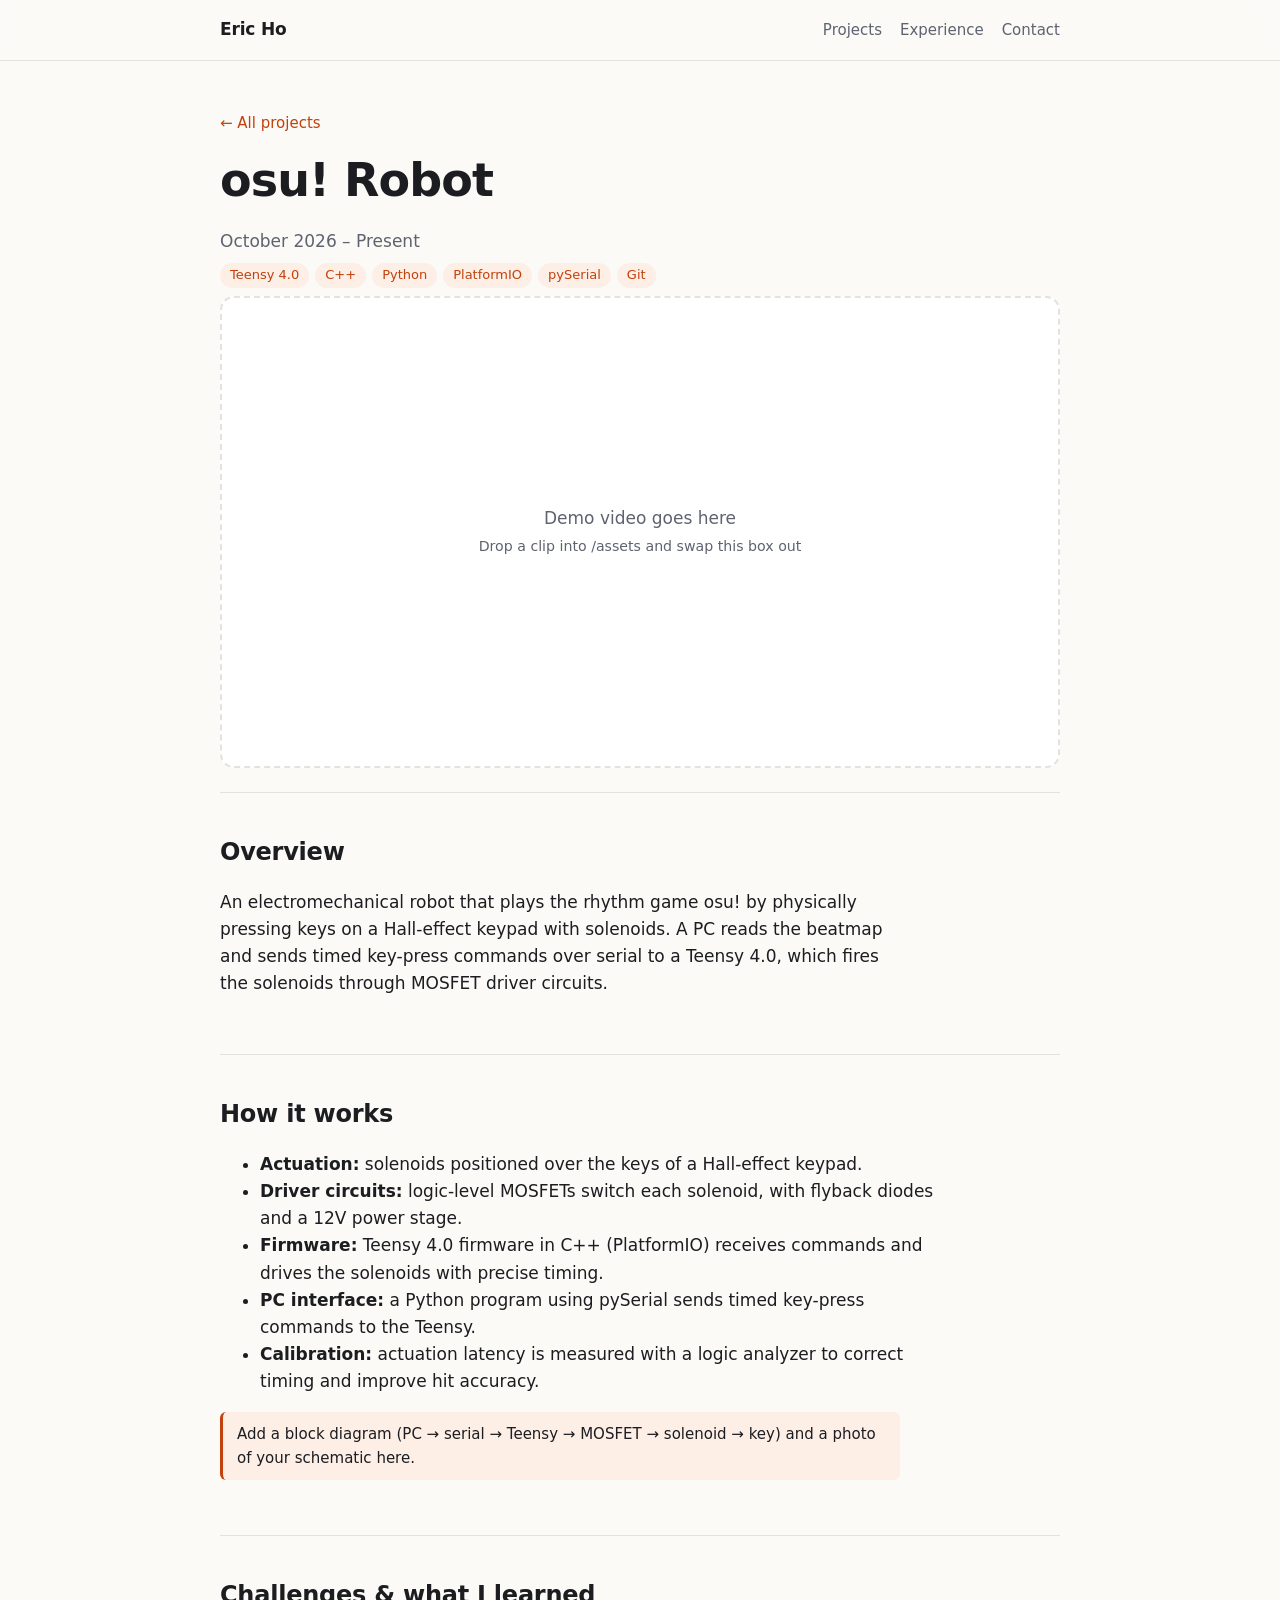
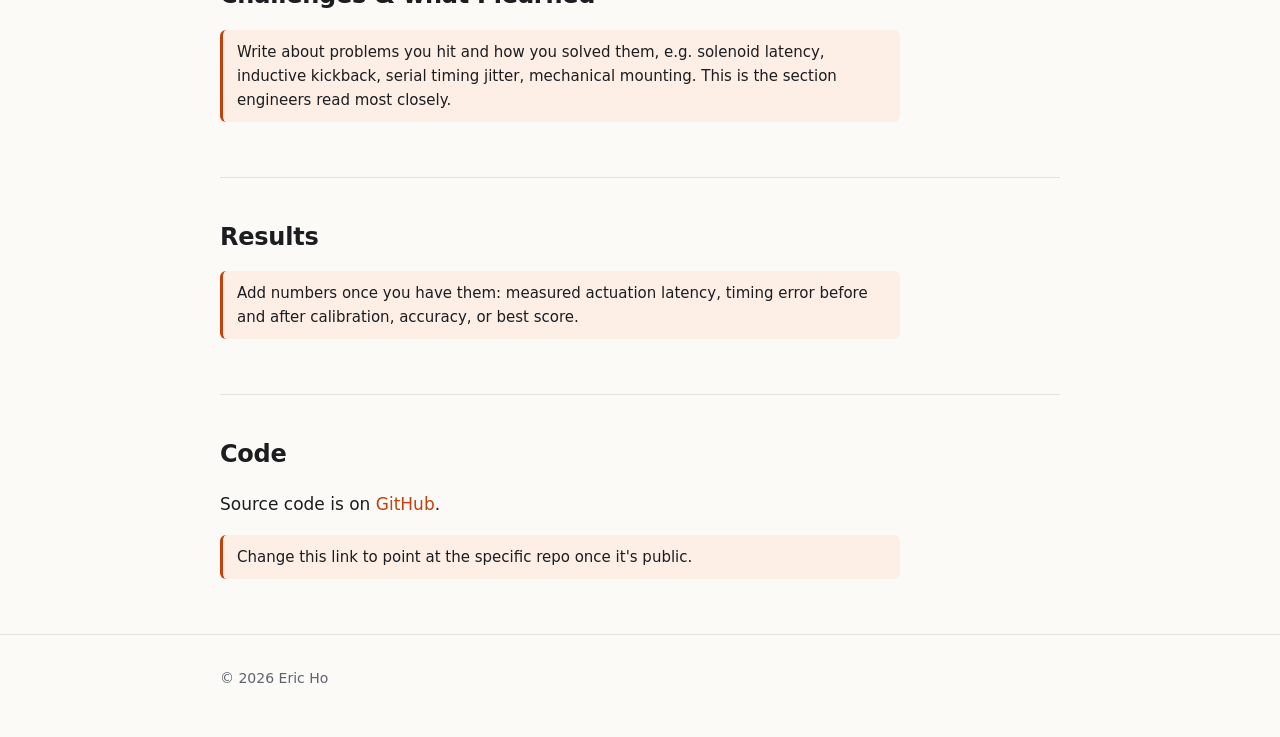
==== projects/osu-robot.html @ 006e01dd "Move project pages into projects folder" ====
<!doctype html>
<html lang="en">
<head>
  <meta charset="utf-8">
  <meta name="viewport" content="width=device-width, initial-scale=1">
  <title>osu! Robot | Eric Ho</title>
  <meta name="description" content="An electromechanical robot that plays osu! using solenoids, a Teensy 4.0 and a Hall-effect keypad.">
  <link rel="icon" href="data:image/svg+xml,<svg xmlns='http://www.w3.org/2000/svg' viewBox='0 0 100 100'><text y='.9em' font-size='90'>⚡</text></svg>">
  <link rel="stylesheet" href="../style.css">
</head>
<body>

<header class="nav">
  <div class="wrap">
    <a class="brand" href="../index.html">Eric Ho</a>
    <nav>
      <a href="../index.html#projects">Projects</a>
      <a href="../index.html#experience">Experience</a>
      <a href="../index.html#contact">Contact</a>
    </nav>
  </div>
</header>

<main class="wrap">
  <div class="project-hero">
    <a class="back" href="../index.html#projects">← All projects</a>
    <h1>osu! Robot</h1>
    <div class="meta" style="color:var(--muted)">October 2026 – Present</div>
    <div class="tags"><span class="tag">Teensy 4.0</span><span class="tag">C++</span><span class="tag">Python</span><span class="tag">PlatformIO</span><span class="tag">pySerial</span><span class="tag">Git</span></div>

    <!-- Replace this placeholder with your demo video, e.g.:
         <video src="../assets/osu-demo.mp4" controls muted playsinline></video>
         or a YouTube embed. -->
    <div class="media-placeholder"><div>Demo video goes here<br><small>Drop a clip into /assets and swap this box out</small></div></div>
  </div>

  <section class="prose">
    <h2>Overview</h2>
    <p>An electromechanical robot that plays the rhythm game osu! by physically pressing keys on a Hall-effect keypad with solenoids. A PC reads the beatmap and sends timed key-press commands over serial to a Teensy 4.0, which fires the solenoids through MOSFET driver circuits.</p>
  </section>

  <section class="prose">
    <h2>How it works</h2>
    <ul>
      <li><strong>Actuation:</strong> solenoids positioned over the keys of a Hall-effect keypad.</li>
      <li><strong>Driver circuits:</strong> logic-level MOSFETs switch each solenoid, with flyback diodes and a 12V power stage.</li>
      <li><strong>Firmware:</strong> Teensy 4.0 firmware in C++ (PlatformIO) receives commands and drives the solenoids with precise timing.</li>
      <li><strong>PC interface:</strong> a Python program using pySerial sends timed key-press commands to the Teensy.</li>
      <li><strong>Calibration:</strong> actuation latency is measured with a logic analyzer to correct timing and improve hit accuracy.</li>
    </ul>
    <p class="todo">Add a block diagram (PC → serial → Teensy → MOSFET → solenoid → key) and a photo of your schematic here.</p>
  </section>

  <section class="prose">
    <h2>Challenges &amp; what I learned</h2>
    <p class="todo">Write about problems you hit and how you solved them, e.g. solenoid latency, inductive kickback, serial timing jitter, mechanical mounting. This is the section engineers read most closely.</p>
  </section>

  <section class="prose">
    <h2>Results</h2>
    <p class="todo">Add numbers once you have them: measured actuation latency, timing error before and after calibration, accuracy, or best score.</p>
  </section>

  <section class="prose">
    <h2>Code</h2>
    <p>Source code is on <a href="https://github.com/ericho235" target="_blank" rel="noopener">GitHub</a>.</p>
    <p class="todo">Change this link to point at the specific repo once it's public.</p>
  </section>
</main>

<footer><div class="wrap">© 2026 Eric Ho</div></footer>
</body>
</html>
---- style.css ----
:root {
  --bg: #fbfaf7;
  --surface: #ffffff;
  --text: #1c1d21;
  --muted: #5f6370;
  --line: #e4e2dc;
  --accent: #c2410c;
  --accent-soft: #fdeee6;
  --maxw: 880px;
}
@media (prefers-color-scheme: dark) {
  :root {
    --bg: #121316;
    --surface: #1a1c20;
    --text: #ecebe8;
    --muted: #a0a3ab;
    --line: #2b2e34;
    --accent: #fb8a4c;
    --accent-soft: #2a1d16;
  }
}

* { box-sizing: border-box; }
html { scroll-behavior: smooth; scroll-padding-top: 72px; }
body {
  margin: 0;
  background: var(--bg);
  color: var(--text);
  font: 17px/1.6 "Inter", system-ui, -apple-system, "Segoe UI", sans-serif;
}
a { color: var(--accent); text-decoration: none; }
a:hover { text-decoration: underline; }
img, video { max-width: 100%; display: block; border-radius: 10px; }

.wrap { max-width: var(--maxw); margin: 0 auto; padding: 0 20px; }

/* Nav */
header.nav {
  position: sticky; top: 0; z-index: 10;
  background: color-mix(in srgb, var(--bg) 88%, transparent);
  backdrop-filter: blur(8px);
  border-bottom: 1px solid var(--line);
}
header.nav .wrap { display: flex; align-items: center; justify-content: space-between; height: 60px; gap: 16px; }
header.nav .brand { font-weight: 700; color: var(--text); letter-spacing: -0.01em; }
header.nav nav { display: flex; gap: 18px; overflow-x: auto; scrollbar-width: none; }
header.nav nav a { color: var(--muted); font-size: 15px; white-space: nowrap; }
header.nav nav a:hover { color: var(--text); text-decoration: none; }

/* Hero */
.hero { padding: 72px 0 48px; }
.hero .eyebrow { color: var(--accent); font-weight: 600; font-size: 14px; letter-spacing: .08em; text-transform: uppercase; margin: 0 0 10px; }
.hero h1 { font-size: clamp(36px, 7vw, 56px); line-height: 1.05; margin: 0 0 16px; letter-spacing: -0.03em; }
.hero p.lead { font-size: 19px; color: var(--muted); max-width: 620px; margin: 0 0 24px; }
.links { display: flex; flex-wrap: wrap; gap: 10px; }
.btn {
  display: inline-block; padding: 9px 16px; border-radius: 999px;
  border: 1px solid var(--line); color: var(--text); font-size: 15px; background: var(--surface);
}
.btn:hover { border-color: var(--accent); text-decoration: none; }
.btn.primary { background: var(--accent); border-color: var(--accent); color: #fff; }

/* Sections */
section { padding: 40px 0; border-top: 1px solid var(--line); }
section h2 { font-size: 14px; letter-spacing: .1em; text-transform: uppercase; color: var(--muted); margin: 0 0 22px; }

.item { margin-bottom: 28px; }
.item:last-child { margin-bottom: 0; }
.item-head { display: flex; justify-content: space-between; flex-wrap: wrap; gap: 4px 16px; }
.item h3 { font-size: 19px; margin: 0; }
.item .meta { color: var(--muted); font-size: 15px; }
.item .sub { color: var(--muted); font-size: 15px; margin: 2px 0 8px; }
.item ul { margin: 8px 0 0; padding-left: 20px; }
.item li { margin-bottom: 4px; }

.tags { display: flex; flex-wrap: wrap; gap: 6px; margin: 8px 0; }
.tag { font-size: 13px; padding: 2px 10px; border-radius: 999px; background: var(--accent-soft); color: var(--accent); }

/* Project cards */
.cards { display: grid; grid-template-columns: repeat(auto-fit, minmax(260px, 1fr)); gap: 16px; }
.card {
  background: var(--surface); border: 1px solid var(--line); border-radius: 14px;
  padding: 20px; display: flex; flex-direction: column;
}
.card.featured { border-color: var(--accent); }
.card h3 { margin: 0 0 4px; font-size: 19px; }
.card .meta { color: var(--muted); font-size: 14px; }
.card p { margin: 10px 0; }
.card .more { margin-top: auto; font-weight: 600; }

.skills { display: grid; grid-template-columns: 140px 1fr; gap: 10px 20px; }
.skills dt { color: var(--muted); }
.skills dd { margin: 0; }
@media (max-width: 560px) { .skills { grid-template-columns: 1fr; gap: 2px; } .skills dd { margin-bottom: 10px; } }

footer { padding: 32px 0 48px; color: var(--muted); font-size: 14px; border-top: 1px solid var(--line); }

/* Project page */
.project-hero { padding: 48px 0 24px; }
.project-hero h1 { font-size: clamp(32px, 6vw, 46px); margin: 8px 0 10px; letter-spacing: -0.02em; }
.back { font-size: 15px; }
.media-placeholder {
  aspect-ratio: 16 / 9; border: 2px dashed var(--line); border-radius: 14px;
  display: grid; place-items: center; text-align: center; color: var(--muted); padding: 20px;
  background: var(--surface); margin: 8px 0 0;
}
.prose h2 { font-size: 24px; text-transform: none; letter-spacing: -0.01em; color: var(--text); margin: 0 0 12px; }
.prose p, .prose li { max-width: 680px; }
.video { position: relative; aspect-ratio: 16 / 9; border-radius: 14px; overflow: hidden; }
.video iframe { position: absolute; inset: 0; width: 100%; height: 100%; border: 0; }
.prose code { font-size: 0.9em; background: var(--accent-soft); padding: 1px 6px; border-radius: 4px; }
.todo { background: var(--accent-soft); border-left: 3px solid var(--accent); padding: 10px 14px; border-radius: 6px; font-size: 15px; }
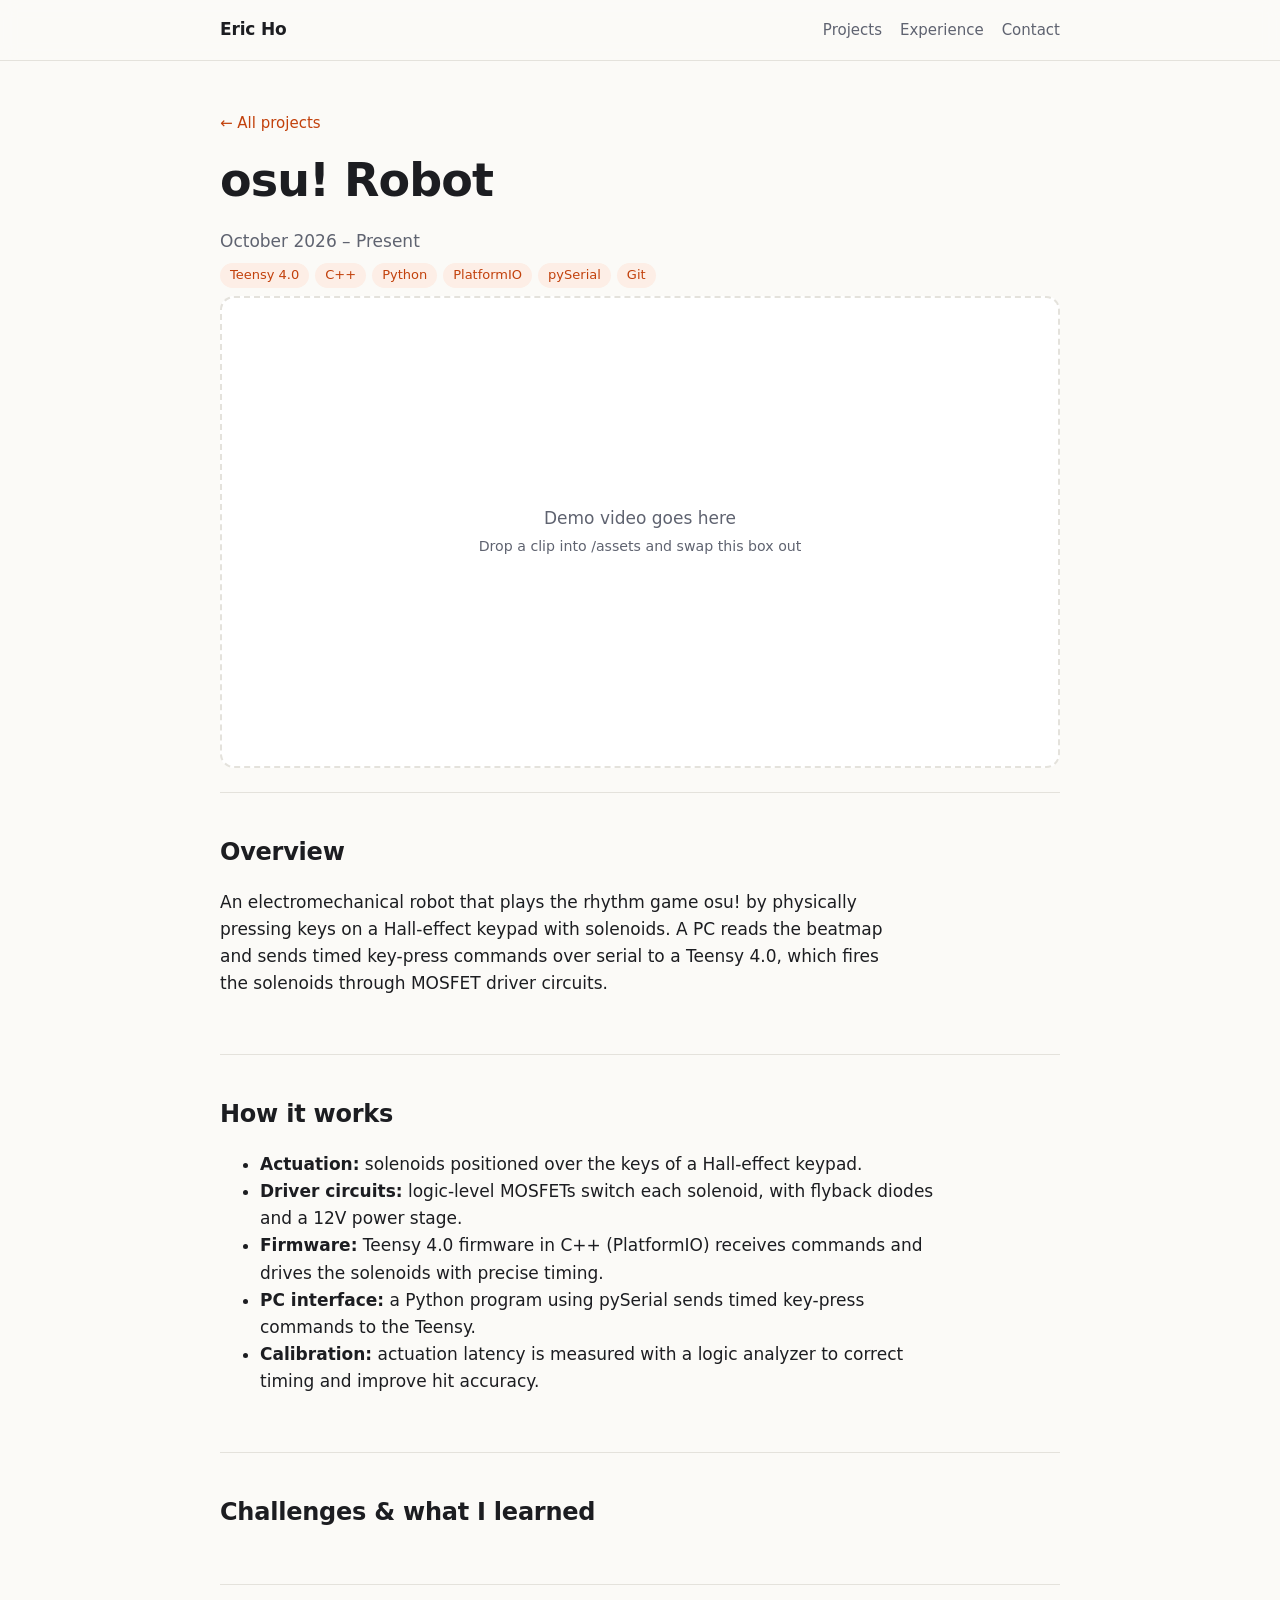
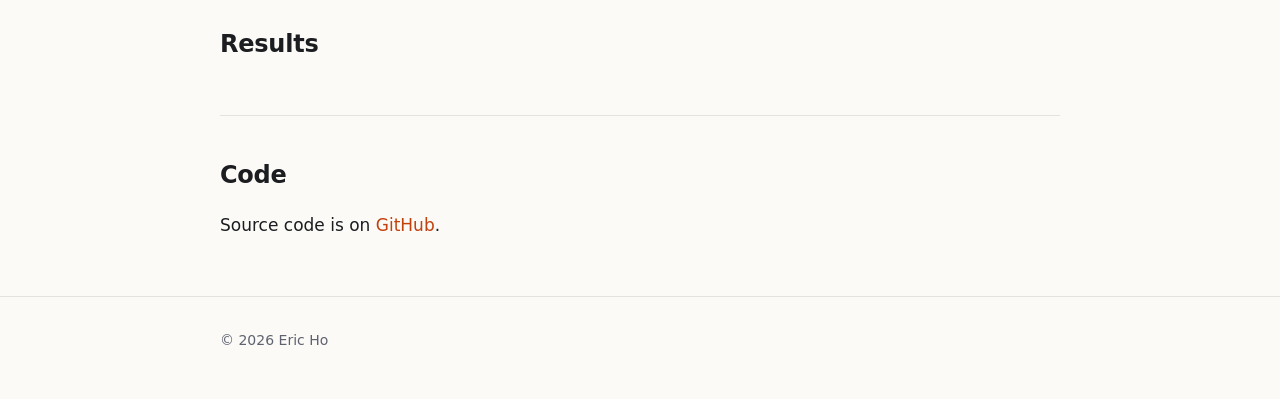
==== commit f19f76fe: "Remove todo items from osu-robot.html Removed placeholder text for diagrams and results sections." ====
--- a/projects/osu-robot.html
+++ b/projects/osu-robot.html
@@ -48,23 +48,19 @@
       <li><strong>PC interface:</strong> a Python program using pySerial sends timed key-press commands to the Teensy.</li>
       <li><strong>Calibration:</strong> actuation latency is measured with a logic analyzer to correct timing and improve hit accuracy.</li>
     </ul>
-    <p class="todo">Add a block diagram (PC → serial → Teensy → MOSFET → solenoid → key) and a photo of your schematic here.</p>
   </section>
 
   <section class="prose">
     <h2>Challenges &amp; what I learned</h2>
-    <p class="todo">Write about problems you hit and how you solved them, e.g. solenoid latency, inductive kickback, serial timing jitter, mechanical mounting. This is the section engineers read most closely.</p>
   </section>
 
   <section class="prose">
     <h2>Results</h2>
-    <p class="todo">Add numbers once you have them: measured actuation latency, timing error before and after calibration, accuracy, or best score.</p>
   </section>
 
   <section class="prose">
     <h2>Code</h2>
     <p>Source code is on <a href="https://github.com/ericho235" target="_blank" rel="noopener">GitHub</a>.</p>
-    <p class="todo">Change this link to point at the specific repo once it's public.</p>
   </section>
 </main>
 
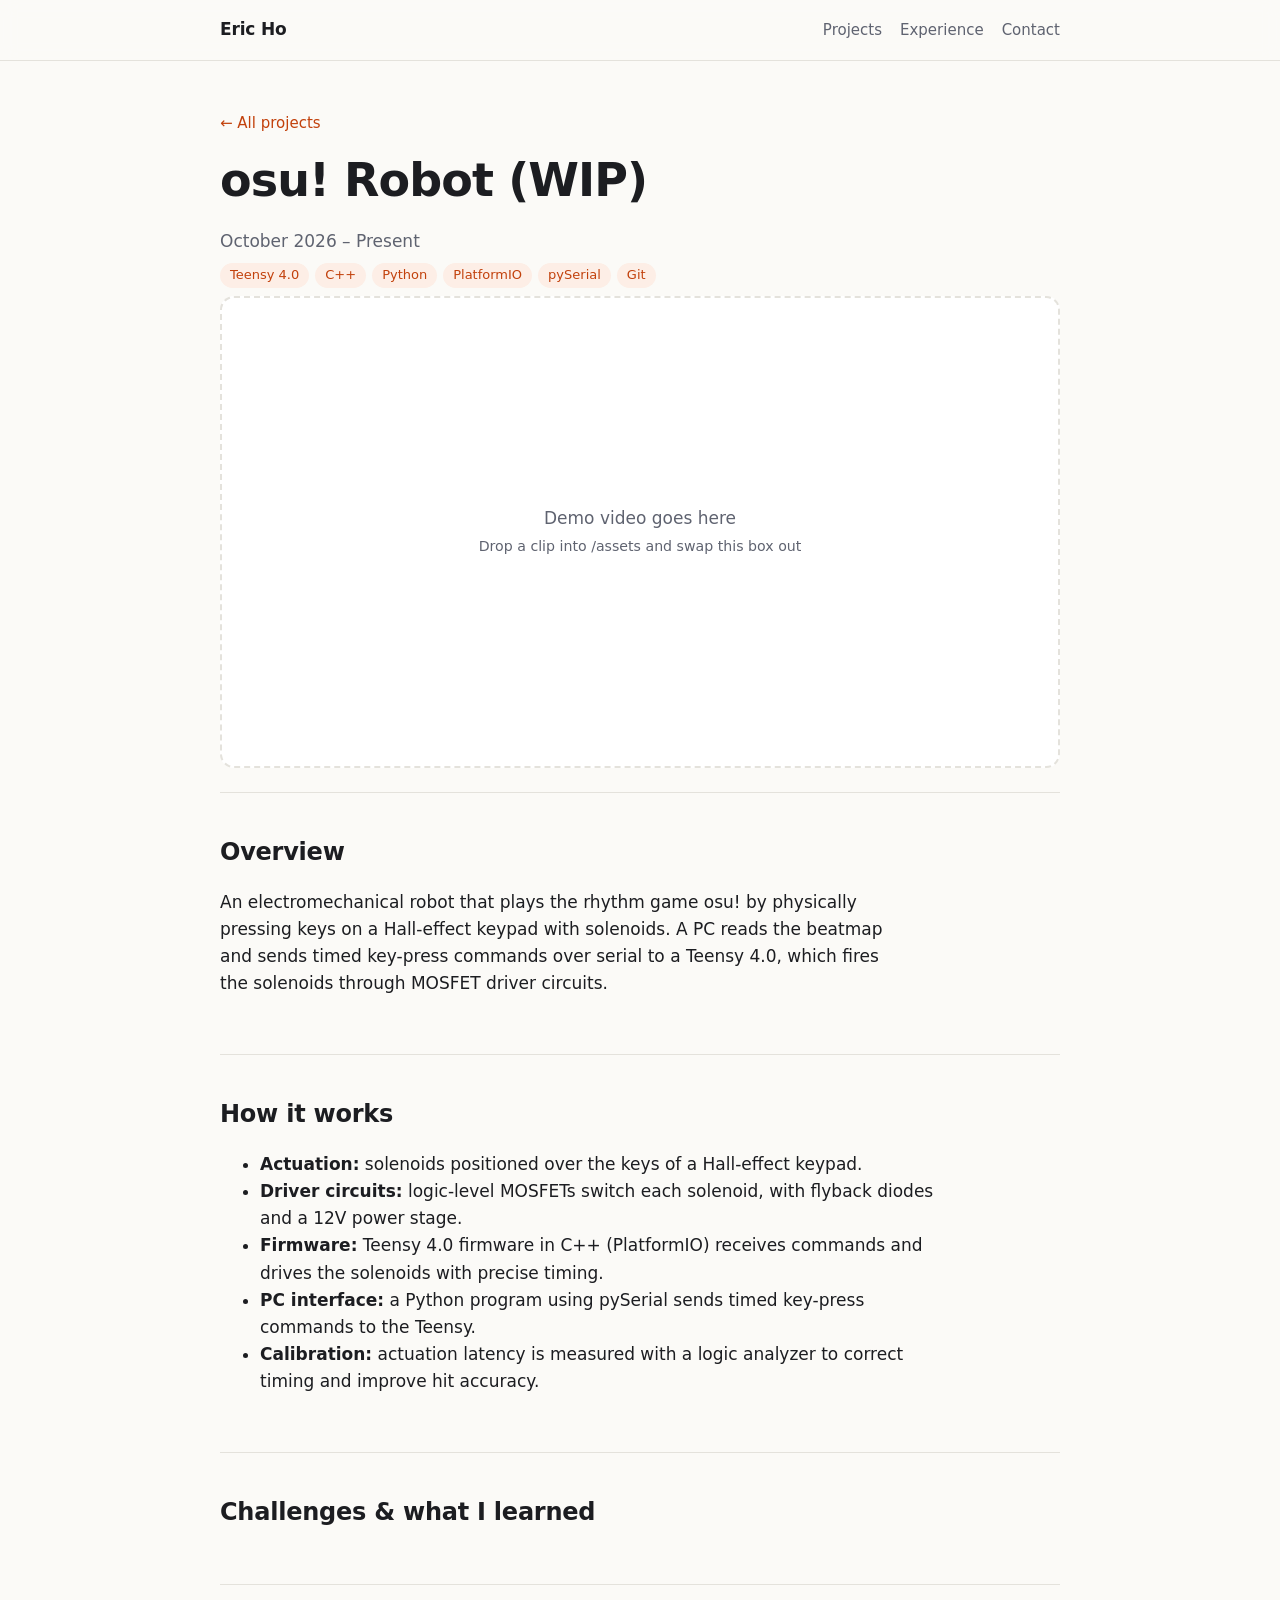
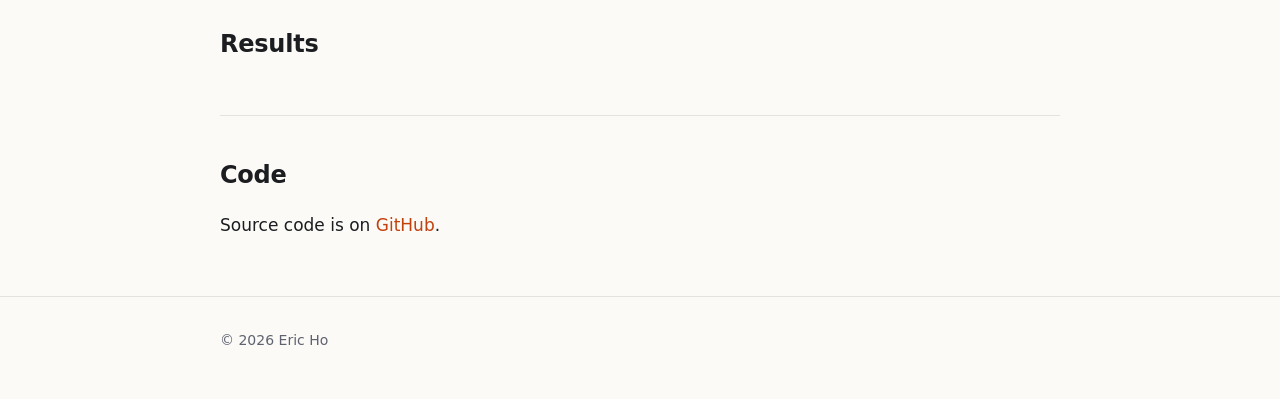
==== commit 5c912e4f: "Update project title to indicate work in progress" ====
--- a/projects/osu-robot.html
+++ b/projects/osu-robot.html
@@ -3,7 +3,7 @@
 <head>
   <meta charset="utf-8">
   <meta name="viewport" content="width=device-width, initial-scale=1">
-  <title>osu! Robot | Eric Ho</title>
+  <title>osu! Robot (WIP) | Eric Ho</title>
   <meta name="description" content="An electromechanical robot that plays osu! using solenoids, a Teensy 4.0 and a Hall-effect keypad.">
   <link rel="icon" href="data:image/svg+xml,<svg xmlns='http://www.w3.org/2000/svg' viewBox='0 0 100 100'><text y='.9em' font-size='90'>⚡</text></svg>">
   <link rel="stylesheet" href="../style.css">
@@ -24,7 +24,7 @@
 <main class="wrap">
   <div class="project-hero">
     <a class="back" href="../index.html#projects">← All projects</a>
-    <h1>osu! Robot</h1>
+    <h1>osu! Robot (WIP)</h1>
     <div class="meta" style="color:var(--muted)">October 2026 – Present</div>
     <div class="tags"><span class="tag">Teensy 4.0</span><span class="tag">C++</span><span class="tag">Python</span><span class="tag">PlatformIO</span><span class="tag">pySerial</span><span class="tag">Git</span></div>
 
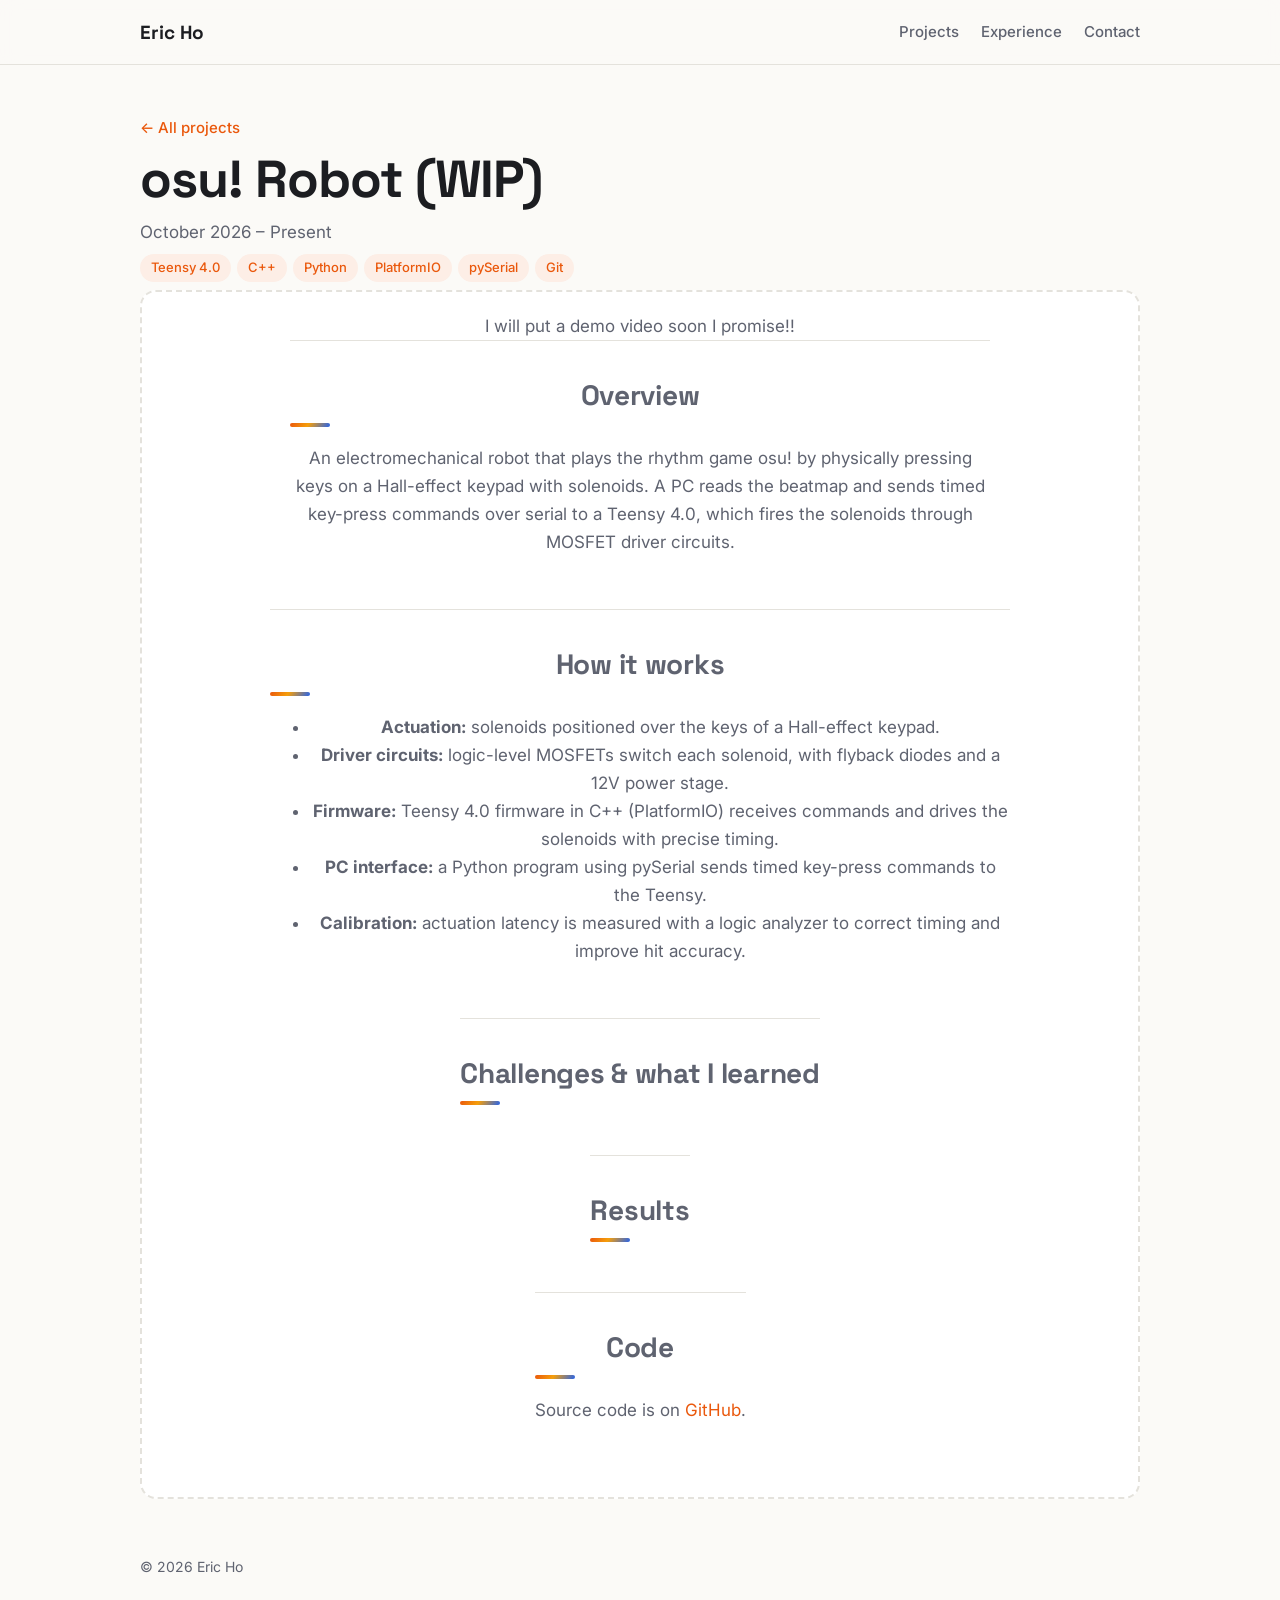
==== commit d7b7447f: "Update some texts" ====
--- a/projects/osu-robot.html
+++ b/projects/osu-robot.html
@@ -31,7 +31,7 @@
     <!-- Replace this placeholder with your demo video, e.g.:
          <video src="../assets/osu-demo.mp4" controls muted playsinline></video>
          or a YouTube embed. -->
-    <div class="media-placeholder"><div>Demo video goes here<br><small>Drop a clip into /assets and swap this box out</small></div></div>
+    <div class="media-placeholder"><div>I will put a demo video soon I promise!!
   </div>
 
   <section class="prose">
--- a/style.css
+++ b/style.css
@@ -1,112 +1,221 @@
+@import url('https://fonts.googleapis.com/css2?family=Inter:wght@400;500;600&family=Space+Grotesk:wght@500;600;700&family=JetBrains+Mono:wght@500&display=swap');
+
 :root {
   --bg: #fbfaf7;
+  --bg-alt: #f3f1ec;
   --surface: #ffffff;
   --text: #1c1d21;
   --muted: #5f6370;
   --line: #e4e2dc;
-  --accent: #c2410c;
+  --accent: #ea580c;        /* orange */
   --accent-soft: #fdeee6;
-  --maxw: 880px;
+  --accent2: #2563eb;       /* electric blue */
+  --accent2-soft: #e8efff;
+  --grad: linear-gradient(120deg, #ea580c, #f59e0b 45%, #2563eb);
+  --maxw: 1040px;
+  --head: "Space Grotesk", "Inter", system-ui, sans-serif;
+  --mono: "JetBrains Mono", ui-monospace, monospace;
 }
 @media (prefers-color-scheme: dark) {
   :root {
-    --bg: #121316;
-    --surface: #1a1c20;
+    --bg: #111215;
+    --bg-alt: #16181c;
+    --surface: #1b1d22;
     --text: #ecebe8;
     --muted: #a0a3ab;
-    --line: #2b2e34;
+    --line: #2c2f36;
     --accent: #fb8a4c;
-    --accent-soft: #2a1d16;
+    --accent-soft: #2b1d15;
+    --accent2: #7aa2ff;
+    --accent2-soft: #1a2238;
   }
 }
 
 * { box-sizing: border-box; }
-html { scroll-behavior: smooth; scroll-padding-top: 72px; }
+html { scroll-behavior: smooth; scroll-padding-top: 76px; }
 body {
-  margin: 0;
-  background: var(--bg);
-  color: var(--text);
-  font: 17px/1.6 "Inter", system-ui, -apple-system, "Segoe UI", sans-serif;
+  margin: 0; background: var(--bg); color: var(--text);
+  font: 17px/1.65 "Inter", system-ui, -apple-system, "Segoe UI", sans-serif;
 }
 a { color: var(--accent); text-decoration: none; }
 a:hover { text-decoration: underline; }
-img, video { max-width: 100%; display: block; border-radius: 10px; }
-
+img, video { max-width: 100%; display: block; border-radius: 12px; }
 .wrap { max-width: var(--maxw); margin: 0 auto; padding: 0 20px; }
 
-/* Nav */
+/* ---------- Nav ---------- */
 header.nav {
   position: sticky; top: 0; z-index: 10;
-  background: color-mix(in srgb, var(--bg) 88%, transparent);
-  backdrop-filter: blur(8px);
-  border-bottom: 1px solid var(--line);
-}
-header.nav .wrap { display: flex; align-items: center; justify-content: space-between; height: 60px; gap: 16px; }
-header.nav .brand { font-weight: 700; color: var(--text); letter-spacing: -0.01em; }
-header.nav nav { display: flex; gap: 18px; overflow-x: auto; scrollbar-width: none; }
-header.nav nav a { color: var(--muted); font-size: 15px; white-space: nowrap; }
-header.nav nav a:hover { color: var(--text); text-decoration: none; }
-
-/* Hero */
-.hero { padding: 72px 0 48px; }
-.hero .eyebrow { color: var(--accent); font-weight: 600; font-size: 14px; letter-spacing: .08em; text-transform: uppercase; margin: 0 0 10px; }
-.hero h1 { font-size: clamp(36px, 7vw, 56px); line-height: 1.05; margin: 0 0 16px; letter-spacing: -0.03em; }
-.hero p.lead { font-size: 19px; color: var(--muted); max-width: 620px; margin: 0 0 24px; }
+  background: color-mix(in srgb, var(--bg) 85%, transparent);
+  backdrop-filter: blur(10px); border-bottom: 1px solid var(--line);
+}
+header.nav .wrap { display: flex; align-items: center; justify-content: space-between; height: 64px; gap: 16px; }
+header.nav .brand { white-space: nowrap; flex-shrink: 0; font: 700 19px var(--head); color: var(--text); display: flex; align-items: center; gap: 8px; }
+header.nav .brand .dot { width: 10px; height: 10px; border-radius: 50%; background: var(--grad); }
+header.nav nav { display: flex; gap: 22px; overflow-x: auto; scrollbar-width: none; }
+header.nav nav a { color: var(--muted); font-size: 15px; font-weight: 500; white-space: nowrap; }
+header.nav nav a:hover { color: var(--accent); text-decoration: none; }
+
+/* ---------- Hero ---------- */
+.hero {
+  position: relative; padding: 80px 0 72px;
+  display: grid; grid-template-columns: 1.4fr 1fr; gap: 48px; align-items: center;
+}
+.hero::before {               /* subtle circuit-grid backdrop */
+  content: ""; position: absolute; inset: 0 -20px; z-index: -1; opacity: .5;
+  background-image:
+    linear-gradient(var(--line) 1px, transparent 1px),
+    linear-gradient(90deg, var(--line) 1px, transparent 1px);
+  background-size: 32px 32px;
+  mask-image: radial-gradient(ellipse at 70% 50%, #000 0%, transparent 70%);
+}
+.hello { font: 500 15px var(--mono); color: var(--accent2); margin: 0 0 6px; }
+.hero h1 { font: 700 clamp(44px, 8vw, 76px)/1 var(--head); margin: 0 0 14px; letter-spacing: -0.03em; }
+.hero h1 .grad { background: var(--grad); -webkit-background-clip: text; background-clip: text; color: transparent; }
+.role { font: 600 clamp(20px, 3vw, 26px) var(--head); margin: 0 0 18px; min-height: 1.4em; }
+.role .typed { color: var(--accent); border-right: 3px solid var(--accent); padding-right: 4px; animation: blink 1s step-end infinite; }
+@keyframes blink { 50% { border-color: transparent; } }
+.hero p.lead { font-size: 18px; color: var(--muted); max-width: 560px; margin: 0 0 26px; }
+
+.photo-wrap { position: relative; justify-self: center; width: min(320px, 80vw); aspect-ratio: 1; }
+.photo-wrap::before {
+  content: ""; position: absolute; inset: -10px; border-radius: 32px;
+  background: var(--grad); transform: rotate(4deg); opacity: .9;
+}
+.photo, .photo-fallback {
+  position: relative; width: 100%; height: 100%; object-fit: cover; border-radius: 28px;
+  border: 6px solid var(--bg);
+}
+.photo-fallback {
+  display: grid; place-items: center; background: var(--surface);
+  font: 700 88px var(--head); color: var(--accent);
+}
+.status {
+  position: absolute; left: -18px; bottom: 18px; background: var(--surface); border: 1px solid var(--line);
+  border-radius: 999px; padding: 8px 14px; font-size: 14px; font-weight: 500;
+  box-shadow: 0 8px 24px rgba(0,0,0,.08); display: flex; gap: 8px; align-items: center;
+}
+.status .live { width: 8px; height: 8px; border-radius: 50%; background: #22c55e; box-shadow: 0 0 0 4px #22c55e33; }
+
+@media (max-width: 760px) {
+  .hero { grid-template-columns: 1fr; padding: 48px 0; gap: 40px; }
+  .photo-wrap { order: -1; width: 200px; }
+  .photo-fallback { font-size: 60px; }
+  .status { left: 50%; transform: translateX(-50%); bottom: -16px; white-space: nowrap; }
+}
+
+/* ---------- Buttons ---------- */
 .links { display: flex; flex-wrap: wrap; gap: 10px; }
 .btn {
-  display: inline-block; padding: 9px 16px; border-radius: 999px;
-  border: 1px solid var(--line); color: var(--text); font-size: 15px; background: var(--surface);
-}
-.btn:hover { border-color: var(--accent); text-decoration: none; }
+  display: inline-flex; align-items: center; gap: 6px; padding: 10px 18px; border-radius: 999px;
+  border: 1px solid var(--line); color: var(--text); font-size: 15px; font-weight: 500; background: var(--surface);
+  transition: transform .15s, border-color .15s;
+}
+.btn:hover { border-color: var(--accent); text-decoration: none; transform: translateY(-2px); }
 .btn.primary { background: var(--accent); border-color: var(--accent); color: #fff; }
 
-/* Sections */
-section { padding: 40px 0; border-top: 1px solid var(--line); }
-section h2 { font-size: 14px; letter-spacing: .1em; text-transform: uppercase; color: var(--muted); margin: 0 0 22px; }
-
-.item { margin-bottom: 28px; }
-.item:last-child { margin-bottom: 0; }
-.item-head { display: flex; justify-content: space-between; flex-wrap: wrap; gap: 4px 16px; }
-.item h3 { font-size: 19px; margin: 0; }
-.item .meta { color: var(--muted); font-size: 15px; }
-.item .sub { color: var(--muted); font-size: 15px; margin: 2px 0 8px; }
-.item ul { margin: 8px 0 0; padding-left: 20px; }
-.item li { margin-bottom: 4px; }
+/* ---------- Ticker strip ---------- */
+.strip { background: var(--text); color: var(--bg); overflow: hidden; }
+.strip .wrap { display: flex; flex-wrap: wrap; gap: 8px 32px; padding-top: 14px; padding-bottom: 14px; font-size: 15px; }
+.strip b { color: var(--accent); font-family: var(--mono); font-weight: 500; margin-right: 6px; }
+
+/* ---------- Sections ---------- */
+section { padding: 72px 0; }
+section.alt { background: var(--bg-alt); }
+.sec-head { margin-bottom: 36px; }
+.sec-head .kicker { font: 500 14px var(--mono); color: var(--accent2); margin: 0 0 6px; }
+.sec-head h2 { font: 700 clamp(32px, 5vw, 44px)/1.1 var(--head); margin: 0; letter-spacing: -0.02em; }
+.sec-head h2::after { content: ""; display: block; width: 64px; height: 5px; border-radius: 3px; background: var(--grad); margin-top: 14px; }
+.sec-head p { color: var(--muted); margin: 14px 0 0; max-width: 600px; }
+
+/* ---------- Project cards ---------- */
+.projects { display: grid; grid-template-columns: 1.3fr 1fr; gap: 20px; }
+@media (max-width: 760px) { .projects { grid-template-columns: 1fr; } }
+.pcard {
+  background: var(--surface); border: 1px solid var(--line); border-radius: 18px; overflow: hidden;
+  display: flex; flex-direction: column; color: var(--text); transition: transform .2s, box-shadow .2s, border-color .2s;
+}
+.pcard:hover { transform: translateY(-4px); box-shadow: 0 16px 40px rgba(0,0,0,.10); border-color: var(--accent); text-decoration: none; }
+.pcard .thumb { aspect-ratio: 16 / 9; background: #0e1116; display: grid; place-items: center; }
+.pcard .thumb svg { width: 100%; height: 100%; }
+.pcard .body { padding: 22px; display: flex; flex-direction: column; flex: 1; }
+.pcard .badge { align-self: flex-start; font: 500 12px var(--mono); background: var(--accent); color: #fff; padding: 3px 10px; border-radius: 999px; margin-bottom: 10px; }
+.pcard h3 { font: 700 24px var(--head); margin: 0 0 4px; }
+.pcard .meta { color: var(--muted); font-size: 14px; }
+.pcard p { margin: 10px 0 14px; }
+.pcard .more { margin-top: auto; font-weight: 600; color: var(--accent); }
 
 .tags { display: flex; flex-wrap: wrap; gap: 6px; margin: 8px 0; }
-.tag { font-size: 13px; padding: 2px 10px; border-radius: 999px; background: var(--accent-soft); color: var(--accent); }
-
-/* Project cards */
-.cards { display: grid; grid-template-columns: repeat(auto-fit, minmax(260px, 1fr)); gap: 16px; }
-.card {
-  background: var(--surface); border: 1px solid var(--line); border-radius: 14px;
-  padding: 20px; display: flex; flex-direction: column;
-}
-.card.featured { border-color: var(--accent); }
-.card h3 { margin: 0 0 4px; font-size: 19px; }
-.card .meta { color: var(--muted); font-size: 14px; }
-.card p { margin: 10px 0; }
-.card .more { margin-top: auto; font-weight: 600; }
-
-.skills { display: grid; grid-template-columns: 140px 1fr; gap: 10px 20px; }
-.skills dt { color: var(--muted); }
-.skills dd { margin: 0; }
-@media (max-width: 560px) { .skills { grid-template-columns: 1fr; gap: 2px; } .skills dd { margin-bottom: 10px; } }
-
-footer { padding: 32px 0 48px; color: var(--muted); font-size: 14px; border-top: 1px solid var(--line); }
-
-/* Project page */
+.tag { font-size: 13px; font-weight: 500; padding: 3px 11px; border-radius: 999px; background: var(--accent-soft); color: var(--accent); }
+.tag.blue { background: var(--accent2-soft); color: var(--accent2); }
+
+/* ---------- Timeline (experience + clubs) ---------- */
+.timeline { position: relative; padding-left: 30px; }
+.timeline::before { content: ""; position: absolute; left: 7px; top: 6px; bottom: 6px; width: 2px; background: var(--line); }
+.tl-item { position: relative; margin-bottom: 22px; background: var(--surface); border: 1px solid var(--line); border-radius: 16px; padding: 20px 22px; }
+.tl-item:last-child { margin-bottom: 0; }
+.tl-item::before {
+  content: ""; position: absolute; left: -30px; top: 24px; width: 16px; height: 16px; border-radius: 50%;
+  background: var(--bg-alt); border: 3px solid var(--accent);
+}
+.tl-item.club::before { border-color: var(--accent2); }
+.tl-head { display: flex; justify-content: space-between; flex-wrap: wrap; gap: 4px 16px; align-items: baseline; }
+.tl-item h3 { font: 700 20px var(--head); margin: 0; }
+.tl-item .date { font: 500 13px var(--mono); color: var(--muted); }
+.tl-item .org { color: var(--muted); font-size: 15px; margin: 2px 0 6px; }
+.tl-item ul { margin: 8px 0 0; padding-left: 20px; }
+.tl-item li { margin-bottom: 4px; }
+.kind { font: 500 11px var(--mono); text-transform: uppercase; letter-spacing: .08em; padding: 2px 8px; border-radius: 6px; margin-left: 8px; vertical-align: middle; }
+.kind.work { background: var(--accent-soft); color: var(--accent); }
+.kind.club { background: var(--accent2-soft); color: var(--accent2); }
+
+/* ---------- Education & Skills ---------- */
+.edu-skills { display: grid; grid-template-columns: 1fr 1fr; gap: 20px; }
+@media (max-width: 760px) { .edu-skills { grid-template-columns: 1fr; } }
+.panel { background: var(--surface); border: 1px solid var(--line); border-radius: 18px; padding: 24px; }
+.panel h3.panel-title { font: 600 14px var(--mono); color: var(--accent2); text-transform: uppercase; letter-spacing: .08em; margin: 0 0 16px; }
+.edu { padding: 0 0 16px; margin-bottom: 16px; border-bottom: 1px dashed var(--line); }
+.edu:last-child { border: 0; margin: 0; padding: 0; }
+.edu h4 { font: 700 19px var(--head); margin: 0; }
+.edu .sub { color: var(--muted); font-size: 15px; }
+.edu .date { font: 500 13px var(--mono); color: var(--accent); }
+.skill-group { margin-bottom: 16px; }
+.skill-group:last-child { margin-bottom: 0; }
+.skill-group .label { font-size: 14px; color: var(--muted); margin-bottom: 6px; }
+.chips { display: flex; flex-wrap: wrap; gap: 6px; }
+.chip { font-size: 14px; padding: 4px 12px; border-radius: 8px; border: 1px solid var(--line); background: var(--bg); }
+
+/* ---------- Contact ---------- */
+.contact-card {
+  border-radius: 24px; padding: 48px 32px; text-align: center; color: #fff; background: var(--grad);
+}
+.contact-card h2 { font: 700 clamp(30px, 5vw, 42px) var(--head); margin: 0 0 10px; }
+.contact-card p { margin: 0 auto 24px; max-width: 520px; opacity: .95; }
+.contact-card .links { justify-content: center; }
+.contact-card .btn { background: rgba(255,255,255,.15); border-color: rgba(255,255,255,.4); color: #fff; }
+.contact-card .btn.primary { background: #fff; color: #c2410c; border-color: #fff; }
+
+footer { padding: 32px 0 48px; color: var(--muted); font-size: 14px; }
+footer .wrap { display: flex; justify-content: space-between; flex-wrap: wrap; gap: 8px; }
+
+/* ---------- Project pages ---------- */
 .project-hero { padding: 48px 0 24px; }
-.project-hero h1 { font-size: clamp(32px, 6vw, 46px); margin: 8px 0 10px; letter-spacing: -0.02em; }
-.back { font-size: 15px; }
+.project-hero h1 { font: 700 clamp(34px, 6vw, 52px)/1.1 var(--head); margin: 10px 0 10px; letter-spacing: -0.02em; }
+.back { font-size: 15px; font-weight: 500; }
+.meta { color: var(--muted); }
 .media-placeholder {
-  aspect-ratio: 16 / 9; border: 2px dashed var(--line); border-radius: 14px;
+  aspect-ratio: 16 / 9; border: 2px dashed var(--line); border-radius: 16px;
   display: grid; place-items: center; text-align: center; color: var(--muted); padding: 20px;
   background: var(--surface); margin: 8px 0 0;
 }
-.prose h2 { font-size: 24px; text-transform: none; letter-spacing: -0.01em; color: var(--text); margin: 0 0 12px; }
-.prose p, .prose li { max-width: 680px; }
-.video { position: relative; aspect-ratio: 16 / 9; border-radius: 14px; overflow: hidden; }
+.prose { padding: 36px 0; border-top: 1px solid var(--line); }
+.prose h2 { font: 700 28px var(--head); margin: 0 0 14px; letter-spacing: -0.01em; }
+.prose h2::after { content: ""; display: block; width: 40px; height: 4px; border-radius: 2px; background: var(--grad); margin-top: 10px; }
+.prose p, .prose li { max-width: 700px; }
+.prose code { font: 0.88em var(--mono); background: var(--accent-soft); padding: 1px 6px; border-radius: 4px; }
+.video { position: relative; aspect-ratio: 16 / 9; border-radius: 16px; overflow: hidden; }
 .video iframe { position: absolute; inset: 0; width: 100%; height: 100%; border: 0; }
-.prose code { font-size: 0.9em; background: var(--accent-soft); padding: 1px 6px; border-radius: 4px; }
 .todo { background: var(--accent-soft); border-left: 3px solid var(--accent); padding: 10px 14px; border-radius: 6px; font-size: 15px; }
+
+@media (prefers-reduced-motion: reduce) {
+  * { animation: none !important; transition: none !important; }
+}
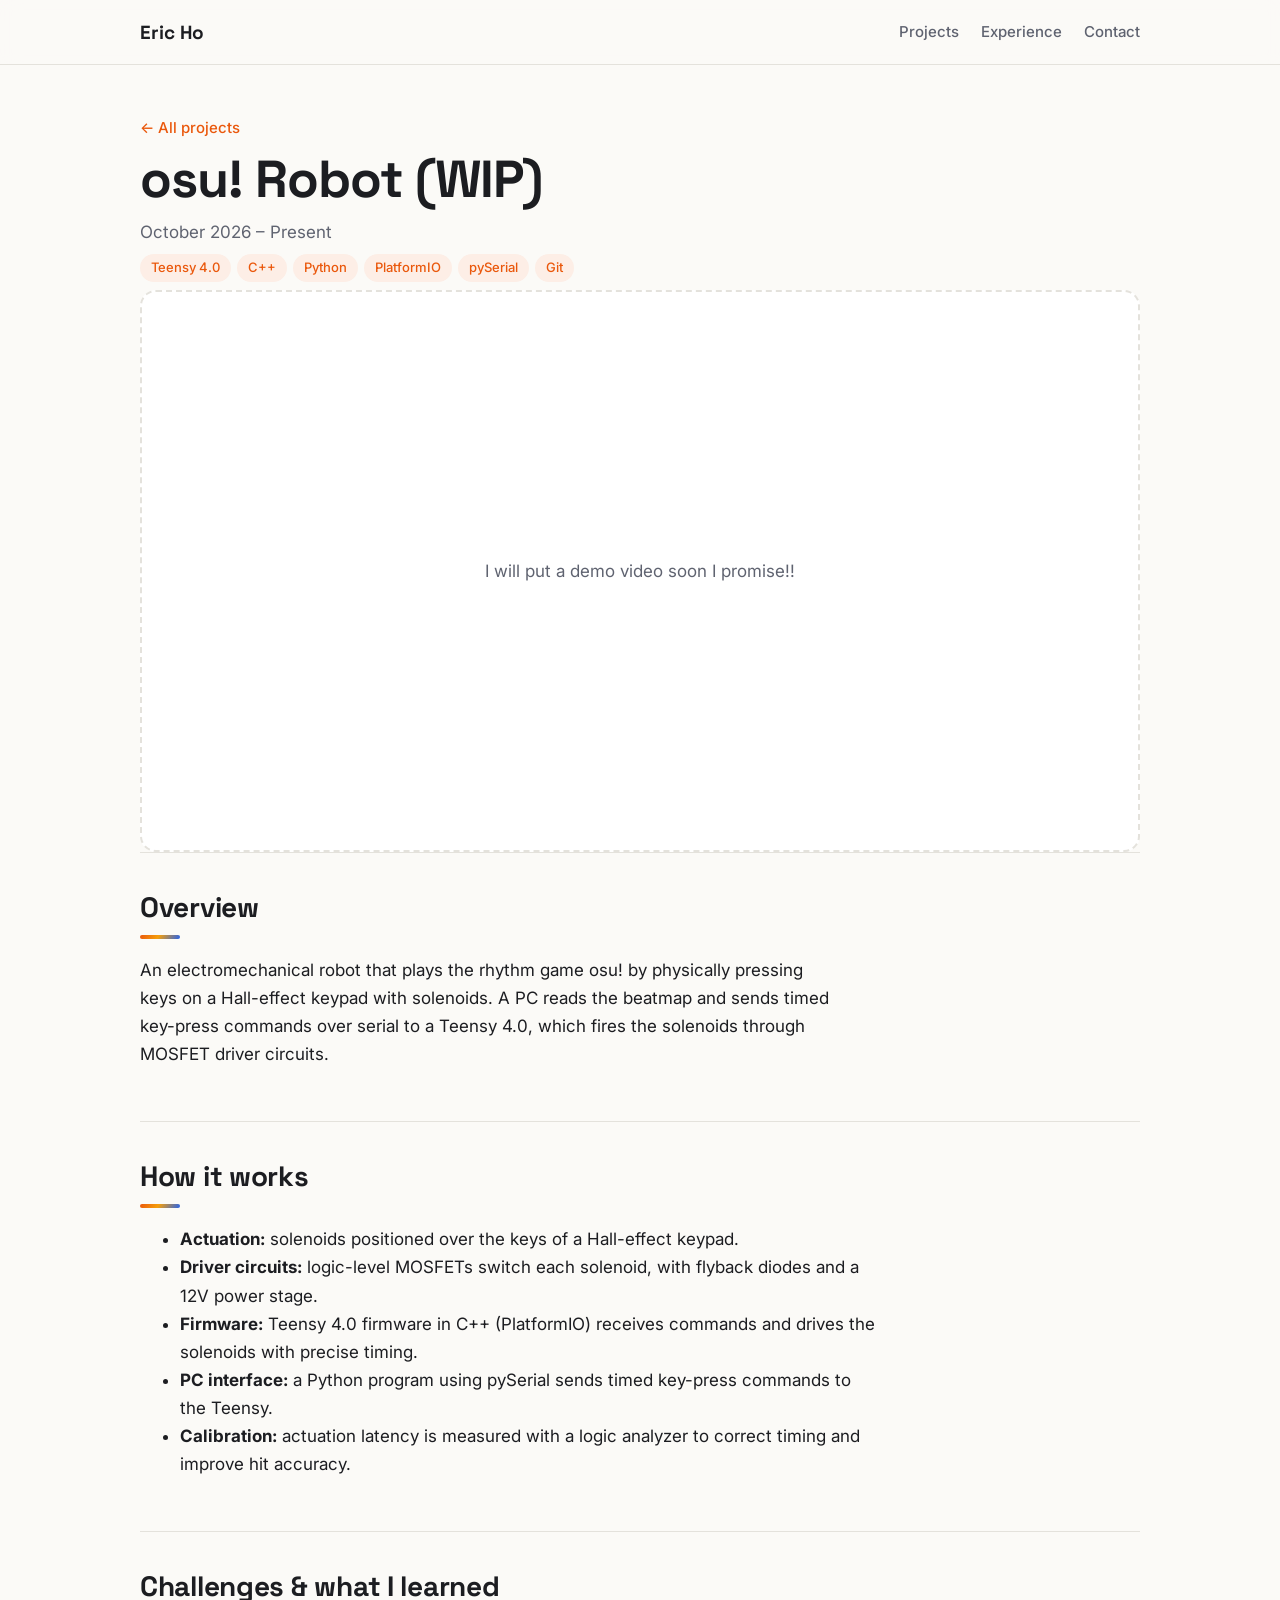
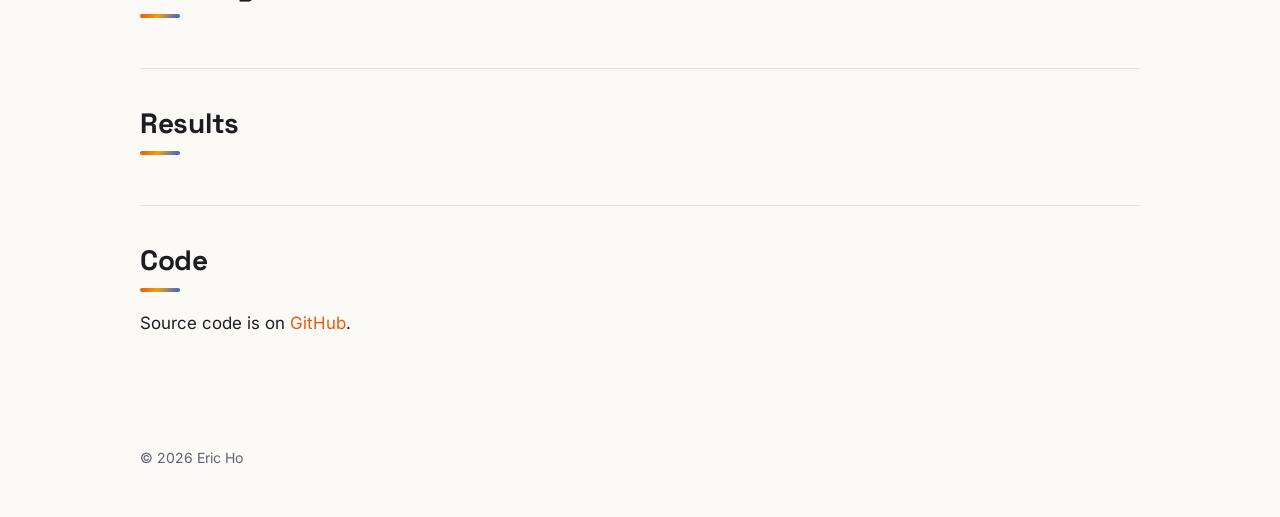
==== commit d7cffa3e: "Fix media placeholder div structure" ====
--- a/projects/osu-robot.html
+++ b/projects/osu-robot.html
@@ -31,8 +31,8 @@
     <!-- Replace this placeholder with your demo video, e.g.:
          <video src="../assets/osu-demo.mp4" controls muted playsinline></video>
          or a YouTube embed. -->
-    <div class="media-placeholder"><div>I will put a demo video soon I promise!!
-  </div>
+    <div class="media-placeholder"><div>I will put a demo video soon I promise!!</div></div>
+    </section>
 
   <section class="prose">
     <h2>Overview</h2>
